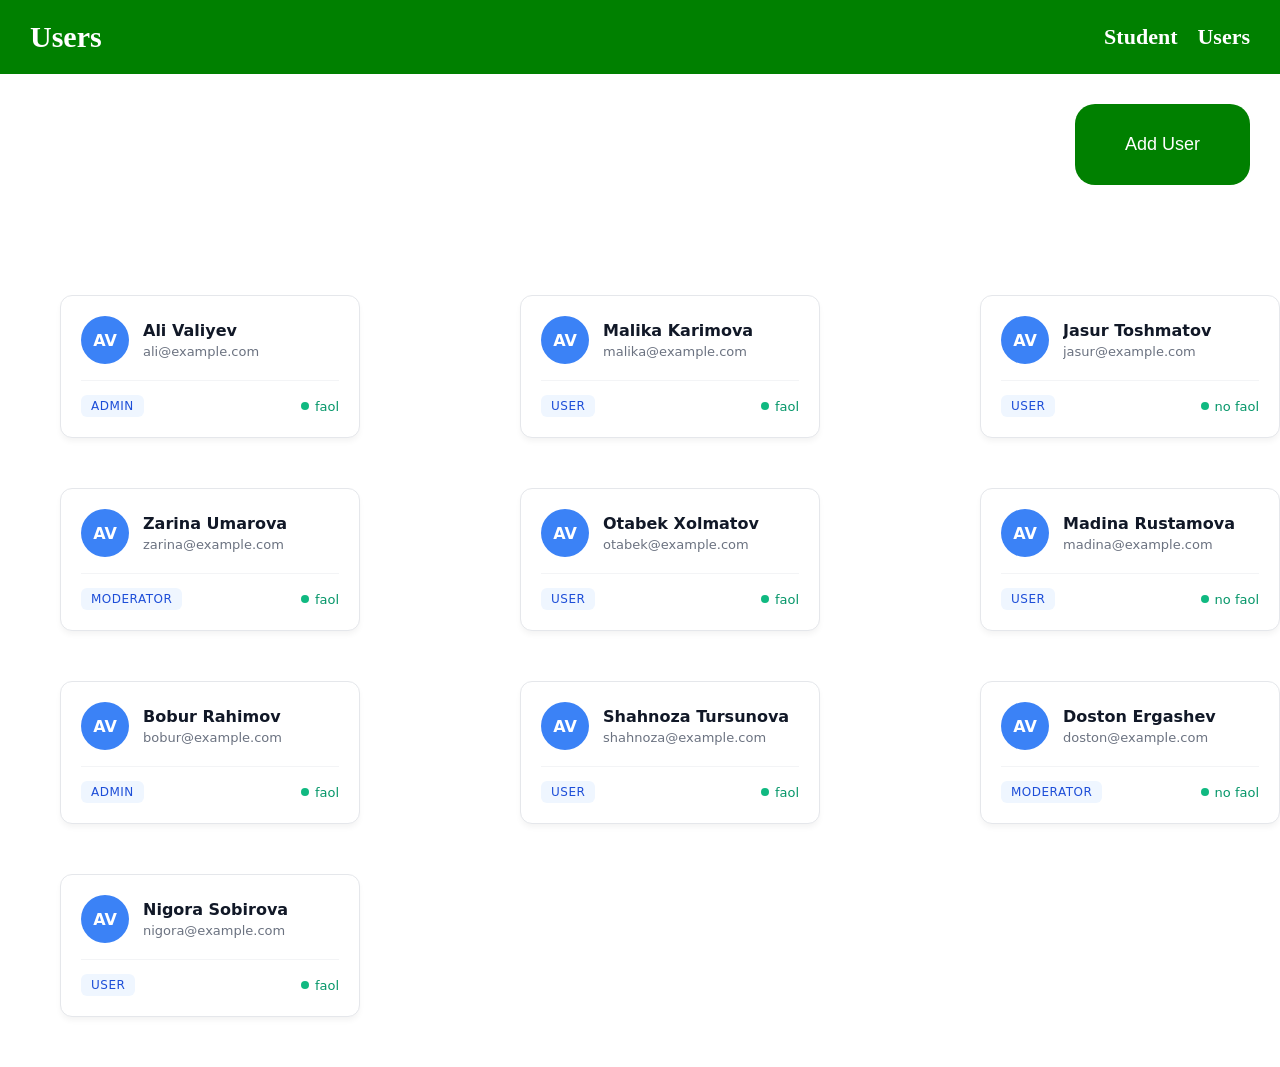
==== index.html @ aa642a86 "code" ====
<!doctype html>
<html lang="en">
  <head>
    <meta charset="UTF-8" />
    <meta name="viewport" content="width=device-width, initial-scale=1.0" />
    <title>CRUD</title>
    <!-- css -->
    <link rel="stylesheet" href="./css/main.css" />
  </head>
  <body>
    <header>
      <nav class="container">
        <h3 class="logo"><a href="./index.html">Users</a></h3>

        <div class="links">
          <a class="link" href="./student.html">Student</a>
          <a class="link" href="">Users</a>
        </div>
      </nav>
    </header>

    <main>
      <section>
        <div class="container addUser">
          <button class="add-btn">Add User</button>
        </div>
      </section>
      <section class="users-wrapper">
        <div class="container users-container"></div>
      </section>
    </main>
    <div class="modal-overlay modalyopish" id="userModal">
      <div class="modal">
        <div class="modal__header">
          <h2 class="modal__title">Yangi foydalanuvchi qo'shish</h2>
          <button type="button" class="modal__close" aria-label="Yopish">
            &times;
          </button>
        </div>

        <form class="modal__form" id="addUserForm">
          <div class="modal__field">
            <label class="modal__label" for="userName">Ism va familiya</label>
            <input
              class="modal__input"
              type="text"
              id="userName"
              name="name"
              placeholder="Masalan: Ali Valiyev"
              required
            />
          </div>

          <div class="modal__field">
            <label class="modal__label" for="userEmail">Email</label>
            <input
              class="modal__input"
              type="email"
              id="userEmail"
              name="email"
              placeholder="ali@example.com"
              required
            />
          </div>

          <div class="modal__field">
            <label class="modal__label" for="userRole">Rol</label>
            <select class="modal__select" id="userRole" name="role">
              <option value="user">User</option>
              <option value="moderator">Moderator</option>
              <option value="admin">Admin</option>
            </select>
          </div>

          <div class="modal__checkbox-group">
            <input
              class="modal__checkbox"
              type="checkbox"
              id="userIsActive"
              name="isActive"
              checked
            />
            <label class="modal__checkbox-label" for="userIsActive"
              >Faol holatda (isActive)</label
            >
          </div>

          <div class="modal__actions">
            <button type="reset" class="modal__btn modal__btn--reset">
              Tozalash
            </button>
            <button type="submit" class="modal__btn modal__btn--submit">
              Saqlash
            </button>
          </div>
        </form>
      </div>
    </div>

    <script type="module" src="./js/app.js"></script>
  </body>
</html>
---- css/main.css ----
* {
  margin: 0;
  padding: 0;
  box-sizing: border-box;
}

a {
  text-decoration: none;
}

li {
  list-style: none;
}

input {
  outline: none;
}

button {
  border: none;
}

.container {
  width: 100%;
  max-width: 1240px;
  margin-left: auto;
  margin-right: auto;
  padding-left: 10px;
  padding-right: 10px;
}

header {
  padding: 20px;
  background-color: green;
}

nav {
  display: flex;
  align-items: center;
  justify-content: space-between;

  a {
    color: white;
    font-size: 22px;
    font-weight: 600;
  }
}

.logo a {
  font-size: 30px;
  font-weight: 700;
}

.links {
  display: flex;
  align-items: center;
  gap: 20px;
}

.users-wrapper {
  padding-top: 60px;
}

.user-card {
  width: 300px;
  padding: 20px;
  background-color: #ffffff;
  border: 1px solid #e5e7eb;
  border-radius: 12px;
  box-shadow: 0 4px 6px -1px rgba(0, 0, 0, 0.05);
  font-family:
    system-ui,
    -apple-system,
    sans-serif;
  transition:
    transform 0.2s ease,
    box-shadow 0.2s ease;
}

.user-card:hover {
  transform: translateY(-2px);
  box-shadow: 0 10px 15px -3px rgba(0, 0, 0, 0.1);
}

.user-card__header {
  display: flex;
  align-items: center;
  gap: 14px;
  margin-bottom: 16px;
}

.user-card__avatar {
  width: 48px;
  height: 48px;
  border-radius: 50%;
  background-color: #3b82f6;
  color: #ffffff;
  font-weight: 600;
  font-size: 16px;
  display: flex;
  align-items: center;
  justify-content: center;
  flex-shrink: 0;
}

.user-card__info {
  overflow: hidden;
}

.user-card__name {
  margin: 0 0 4px 0;
  font-size: 16px;
  font-weight: 600;
  color: #111827;
  white-space: nowrap;
  overflow: hidden;
  text-overflow: ellipsis;
}

.user-card__email {
  margin: 0;
  font-size: 13px;
  color: #6b7280;
  white-space: nowrap;
  overflow: hidden;
  text-overflow: ellipsis;
}

.user-card__footer {
  display: flex;
  align-items: center;
  justify-content: space-between;
  padding-top: 14px;
  border-top: 1px solid #f3f4f6;
}

.user-card__role {
  padding: 4px 10px;
  font-size: 12px;
  font-weight: 500;
  text-transform: uppercase;
  letter-spacing: 0.5px;
  background-color: #eff6ff;
  color: #1d4ed8;
  border-radius: 6px;
}

.user-card__status {
  display: flex;
  align-items: center;
  gap: 6px;
  font-size: 13px;
  font-weight: 500;
}

.user-card__status::before {
  content: "";
  width: 8px;
  height: 8px;
  border-radius: 50%;
}

.user-card__status--active {
  color: #059669;
}

.user-card__status--active::before {
  background-color: #10b981;
}

.user-card__status--inactive {
  color: #dc2626;
}

.user-card__status--inactive::before {
  background-color: #ef4444;
}
.users-container {
  margin: 50px;
  display: flex;
  flex-wrap: wrap;
  justify-content: space-between;
  gap: 50px;
}
.add-btn {
  padding: 30px 50px;
  border-radius: 20px;
  background-color: green;
  color: white;
  font-size: 18px;
}
.addUser {
  margin-top: 30px;
  flex-grow: 1;
  display: flex;
  flex-direction: row-reverse;
}

.modal-overlay {
  position: fixed;
  inset: 0;
  background-color: rgba(17, 24, 39, 0.5);
  backdrop-filter: blur(2px);
  display: flex;
  align-items: center;
  justify-content: center;
  padding: 16px;
  z-index: 1000;
  font-family:
    system-ui,
    -apple-system,
    sans-serif;
}

.modal {
  width: 100%;
  max-width: 420px;
  background-color: #ffffff;
  border-radius: 14px;
  box-shadow:
    0 20px 25px -5px rgba(0, 0, 0, 0.1),
    0 8px 10px -6px rgba(0, 0, 0, 0.1);
  overflow: hidden;
  animation: modalFadeIn 0.2s ease-out;
}

@keyframes modalFadeIn {
  from {
    opacity: 0;
    transform: scale(0.95);
  }
  to {
    opacity: 1;
    transform: scale(1);
  }
}

.modal__header {
  display: flex;
  align-items: center;
  justify-content: space-between;
  padding: 18px 24px;
  border-bottom: 1px solid #f3f4f6;
}

.modal__title {
  margin: 0;
  font-size: 18px;
  font-weight: 600;
  color: #111827;
}

.modal__close {
  background: none;
  border: none;
  font-size: 24px;
  line-height: 1;
  color: #9ca3af;
  cursor: pointer;
  padding: 0;
  transition: color 0.15s ease;
}

.modal__close:hover {
  color: #111827;
}

.modal__form {
  padding: 20px 24px 24px;
  display: flex;
  flex-direction: column;
  gap: 16px;
}

.modal__field {
  display: flex;
  flex-direction: column;
  gap: 6px;
}

.modal__label {
  font-size: 14px;
  font-weight: 500;
  color: #374151;
}

.modal__input,
.modal__select {
  width: 100%;
  padding: 10px 12px;
  font-size: 14px;
  color: #111827;
  background-color: #ffffff;
  border: 1px solid #d1d5db;
  border-radius: 8px;
  box-sizing: border-box;
  outline: none;
  transition:
    border-color 0.15s ease,
    box-shadow 0.15s ease;
}

.modal__input:focus,
.modal__select:focus {
  border-color: #3b82f6;
  box-shadow: 0 0 0 3px rgba(59, 130, 246, 0.15);
}

.modal__checkbox-group {
  display: flex;
  align-items: center;
  gap: 8px;
  margin-top: 2px;
}

.modal__checkbox {
  width: 16px;
  height: 16px;
  accent-color: #3b82f6;
  cursor: pointer;
}

.modal__checkbox-label {
  font-size: 14px;
  color: #374151;
  cursor: pointer;
  user-select: none;
}

.modal__actions {
  display: flex;
  justify-content: flex-end;
  gap: 10px;
  margin-top: 8px;
  padding-top: 16px;
  border-top: 1px solid #f3f4f6;
}

.modal__btn {
  padding: 10px 18px;
  font-size: 14px;
  font-weight: 500;
  border-radius: 8px;
  cursor: pointer;
  transition:
    background-color 0.15s ease,
    border-color 0.15s ease;
}

.modal__btn--reset {
  background-color: #ffffff;
  color: #374151;
  border: 1px solid #d1d5db;
}

.modal__btn--reset:hover {
  background-color: #f9fafb;
}

.modal__btn--submit {
  background-color: #3b82f6;
  color: #ffffff;
  border: 1px solid #3b82f6;
}

.modal__btn--submit:hover {
  background-color: #2563eb;
  border-color: #2563eb;
}
.modalyopish {
  display: none;
}
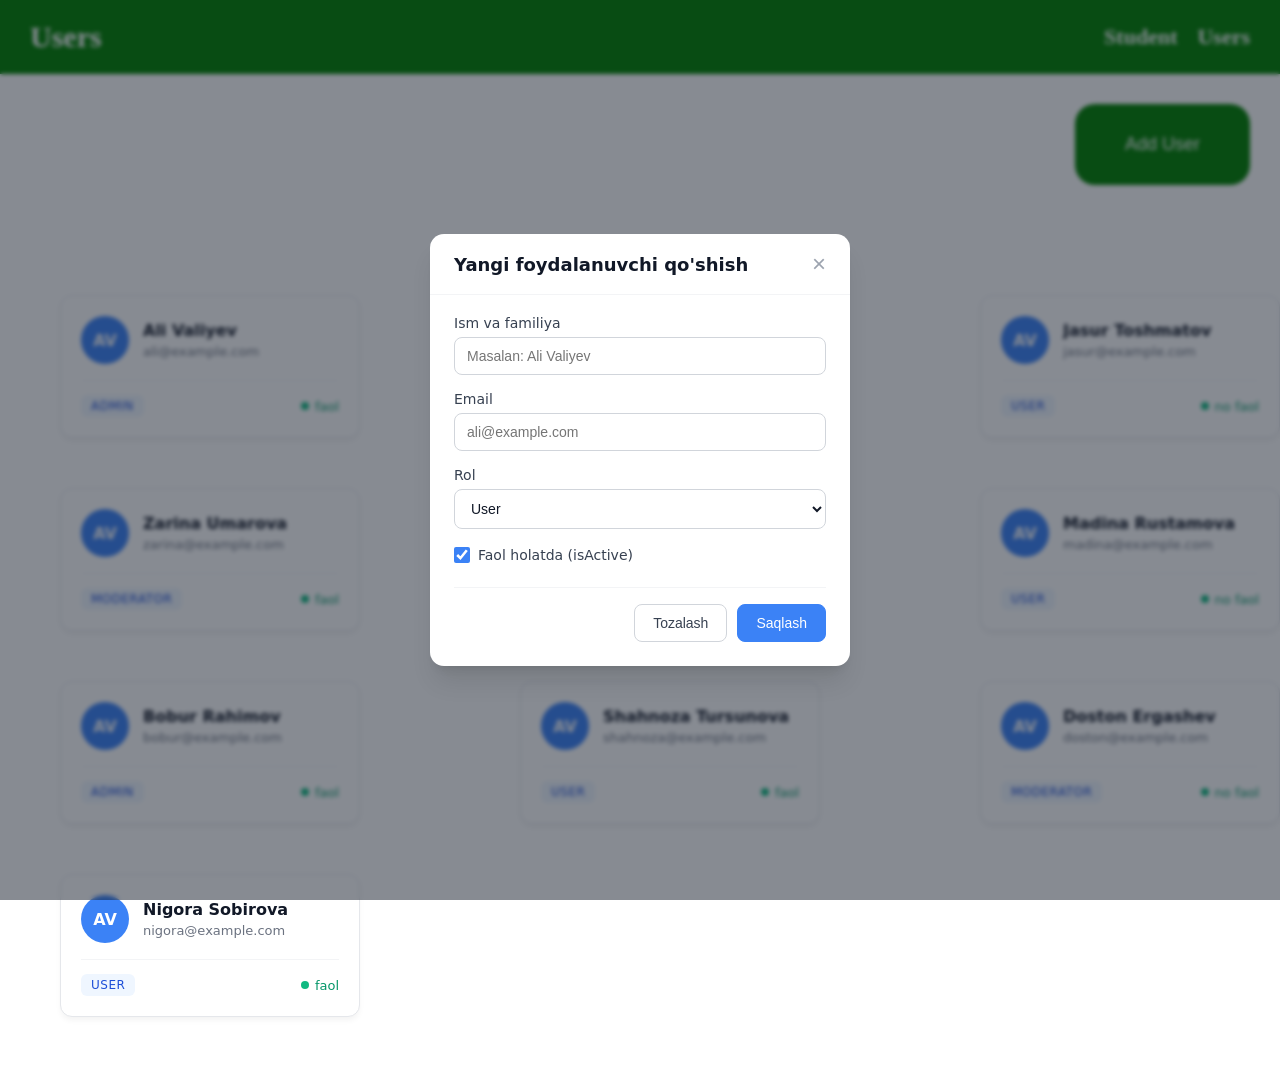
==== commit 5b307185: "codee" ====
--- a/index.html
+++ b/index.html
@@ -29,7 +29,7 @@
         <div class="container users-container"></div>
       </section>
     </main>
-    <div class="modal-overlay modalyopish" id="userModal">
+    <div class="modal-overlay" id="userModal">
       <div class="modal">
         <div class="modal__header">
           <h2 class="modal__title">Yangi foydalanuvchi qo'shish</h2>
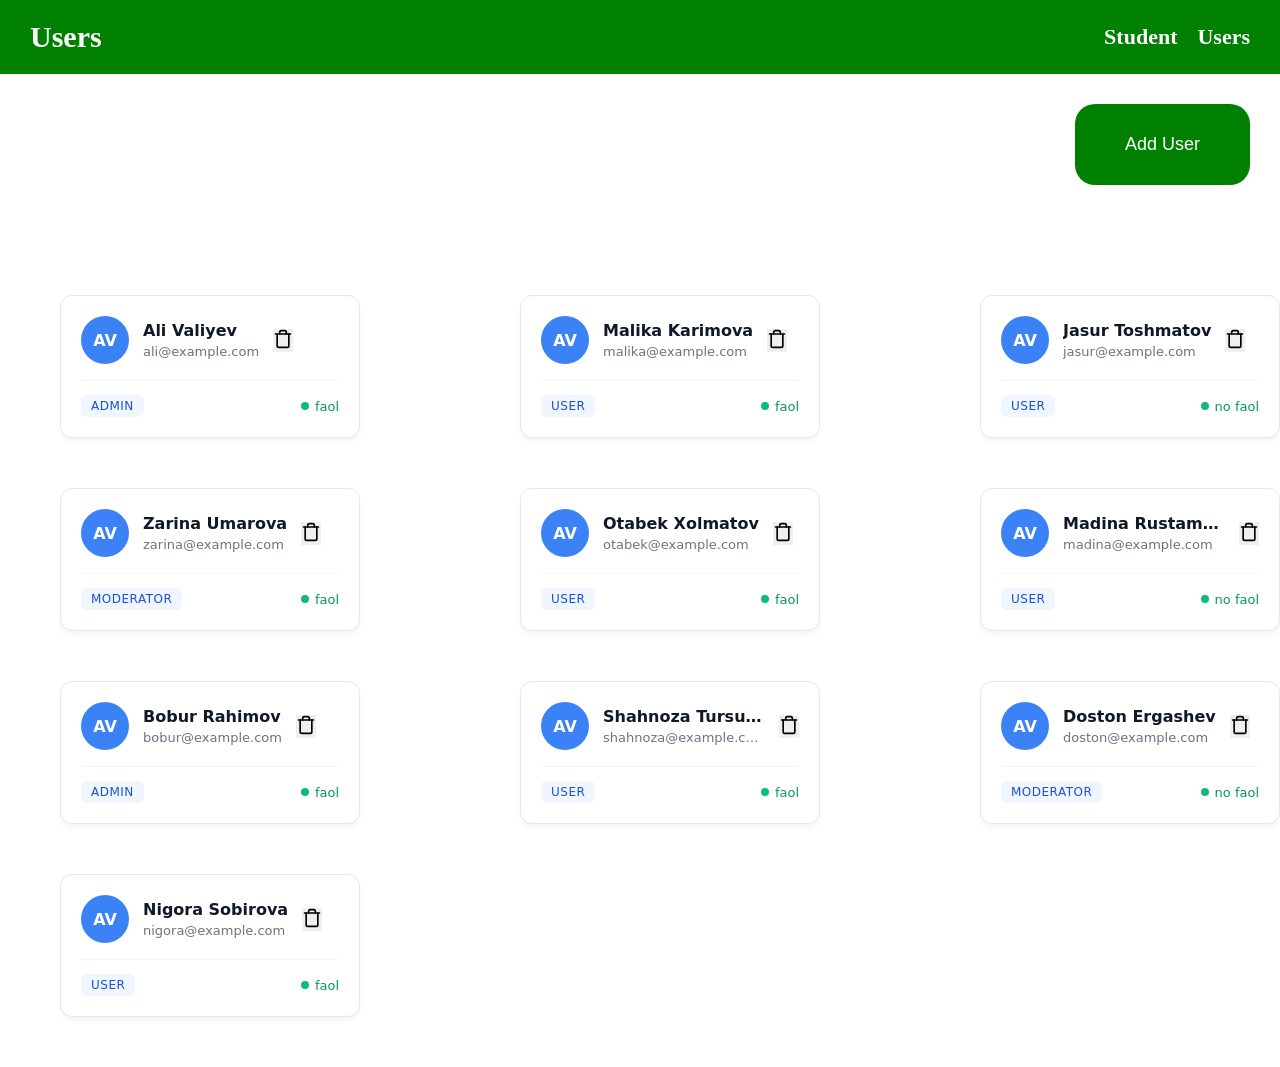
==== commit f5594e92: "code" ====
--- a/index.html
+++ b/index.html
@@ -29,7 +29,7 @@
         <div class="container users-container"></div>
       </section>
     </main>
-    <div class="modal-overlay" id="userModal">
+    <div class="modal-overlay modalyopish" id="userModal">
       <div class="modal">
         <div class="modal__header">
           <h2 class="modal__title">Yangi foydalanuvchi qo'shish</h2>
